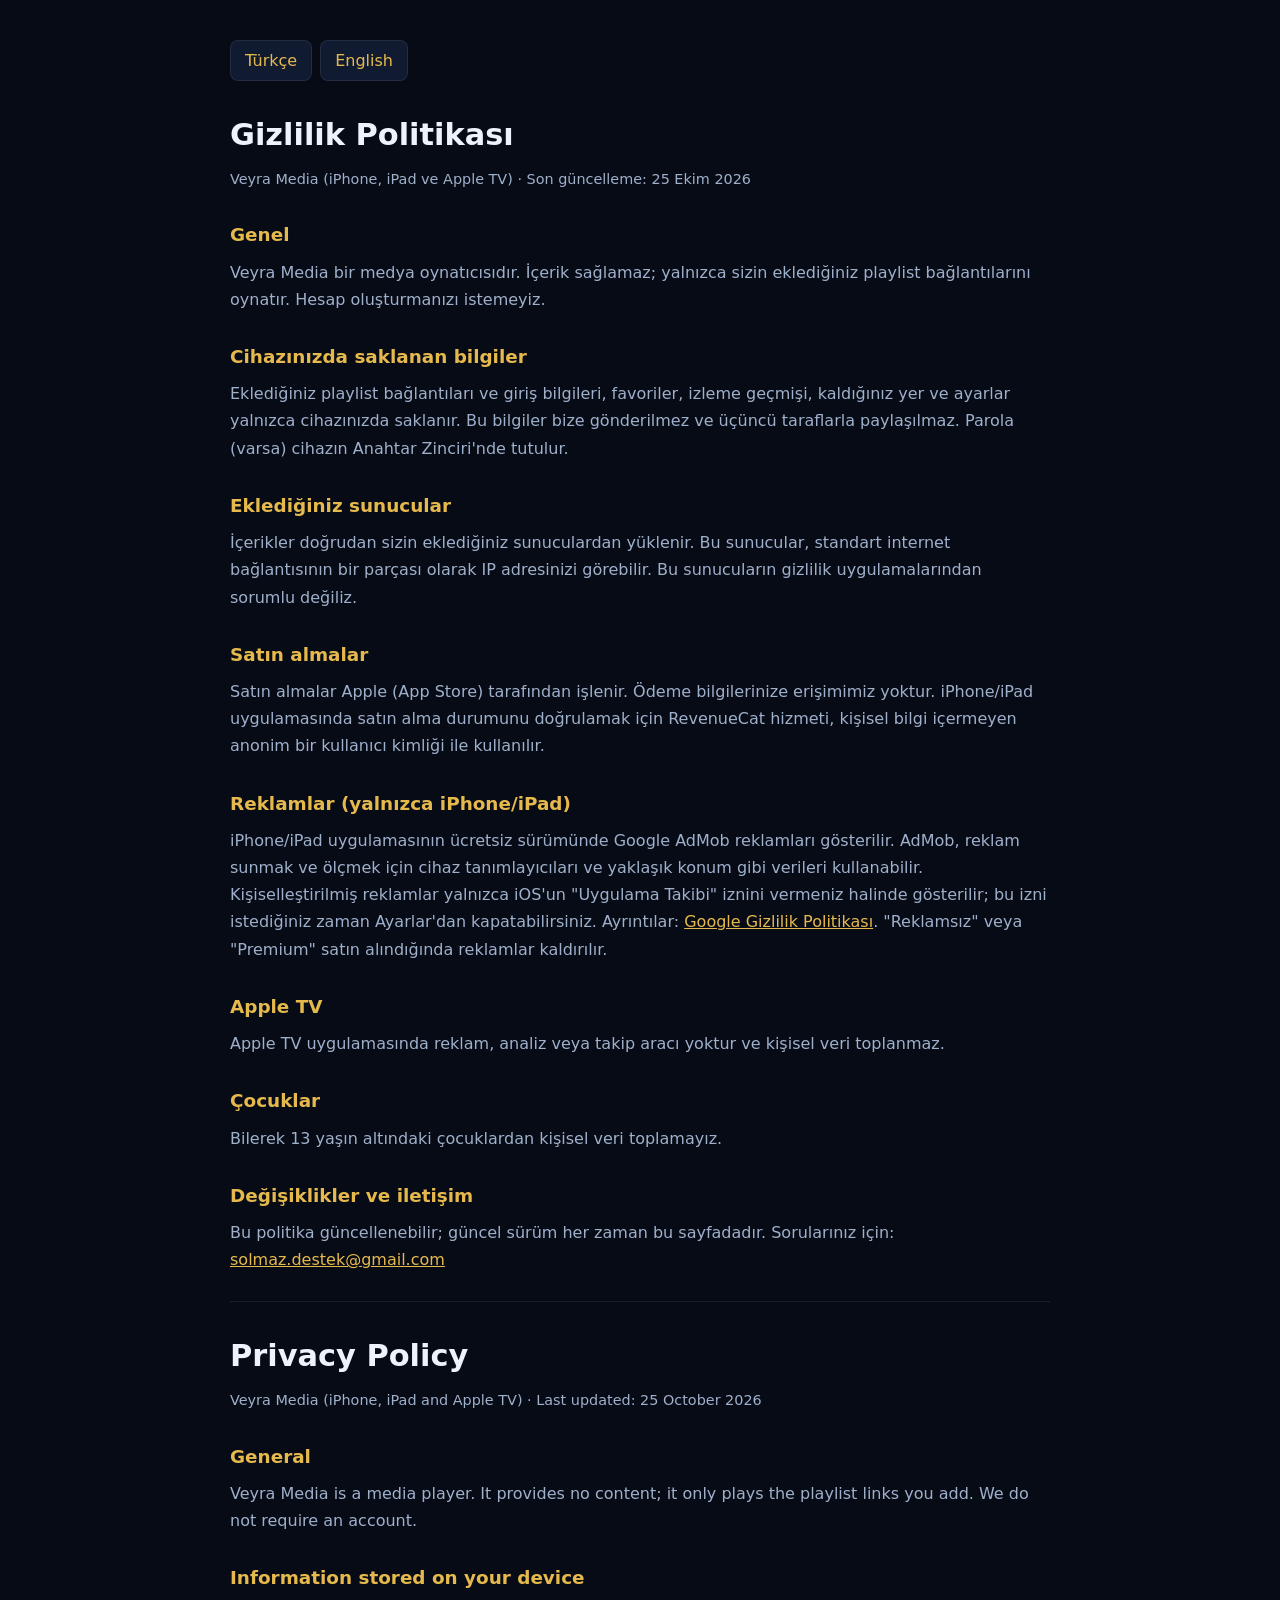
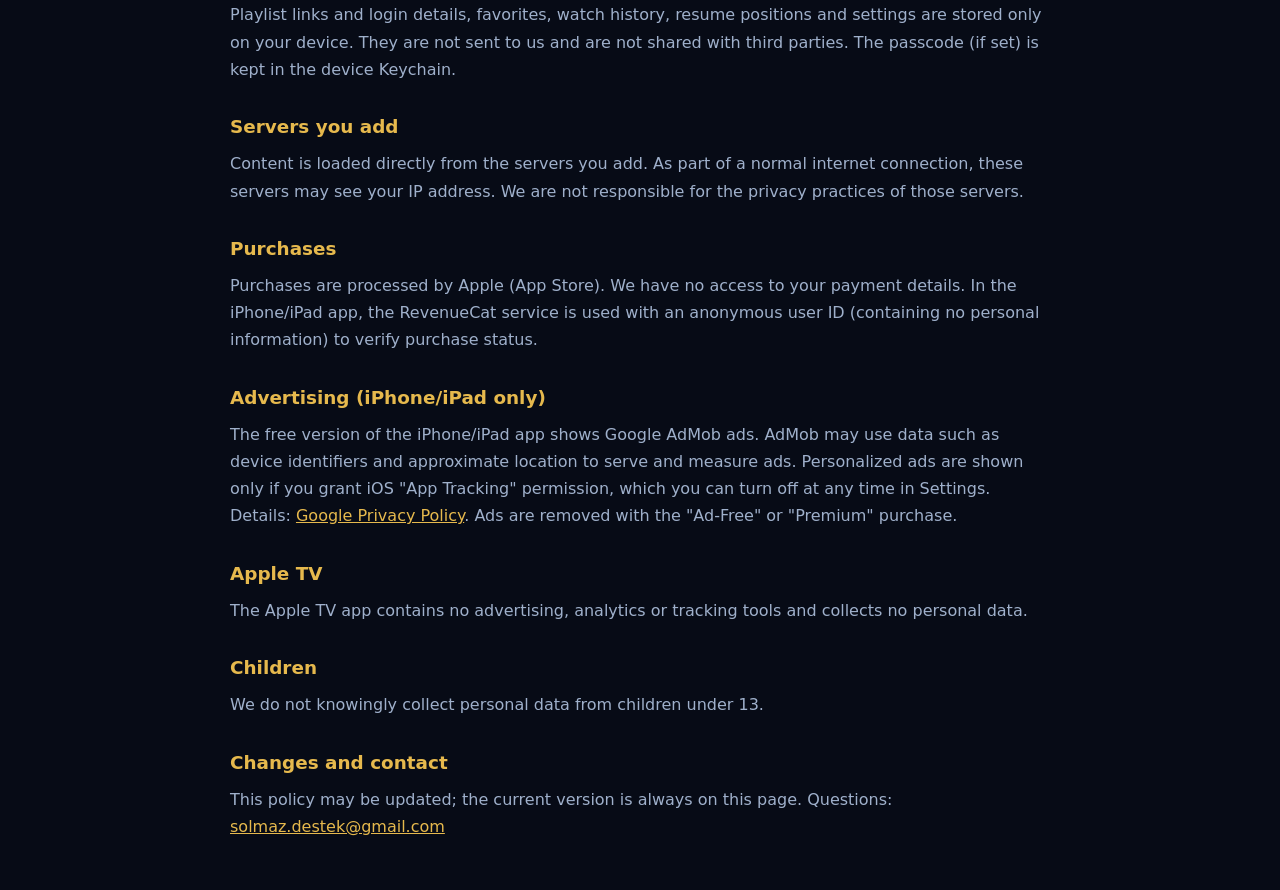
==== privacy.html @ b3a6c066 "Add files via upload" ====
<!DOCTYPE html>
<html lang="tr">
<head>
<meta charset="UTF-8">
<meta name="viewport" content="width=device-width, initial-scale=1.0">
<title>Veyra Media — Gizlilik Politikası / Privacy Policy</title>
<style>
  :root{--bg:#070b16;--panel:#101a30;--line:rgba(255,255,255,.08);--gold:#e6b94d;--text:#eef3fb;--muted:#9fb0cb}
  *{box-sizing:border-box;margin:0;padding:0}
  body{font-family:system-ui,-apple-system,"Segoe UI",sans-serif;background:var(--bg);color:var(--text);line-height:1.7;padding:40px 16px}
  .wrap{max-width:820px;margin:0 auto}
  a{color:var(--gold)}
  h1{font-size:1.9rem;margin-bottom:6px}
  h2{font-size:1.15rem;margin:28px 0 8px;color:var(--gold)}
  p,li{color:var(--muted);margin-bottom:10px}
  ul{padding-left:22px}
  .date{font-size:.9rem;color:var(--muted);margin-bottom:24px}
  .lang{display:flex;gap:8px;margin-bottom:28px}
  .lang a{padding:6px 14px;border:1px solid var(--line);border-radius:8px;text-decoration:none;background:var(--panel)}
  section{border-top:1px solid var(--line);padding-top:28px;margin-top:28px}
</style>
</head>
<body>
<div class="wrap">
  <div class="lang"><a href="#tr">Türkçe</a><a href="#en">English</a></div>

  <section id="tr" style="border:0;margin:0;padding:0">
    <h1>Gizlilik Politikası</h1>
    <p class="date">Veyra Media (iPhone, iPad ve Apple TV) · Son güncelleme: 25 Ekim 2026</p>

    <h2>Genel</h2>
    <p>Veyra Media bir medya oynatıcısıdır. İçerik sağlamaz; yalnızca sizin eklediğiniz playlist bağlantılarını oynatır. Hesap oluşturmanızı istemeyiz.</p>

    <h2>Cihazınızda saklanan bilgiler</h2>
    <p>Eklediğiniz playlist bağlantıları ve giriş bilgileri, favoriler, izleme geçmişi, kaldığınız yer ve ayarlar yalnızca cihazınızda saklanır. Bu bilgiler bize gönderilmez ve üçüncü taraflarla paylaşılmaz. Parola (varsa) cihazın Anahtar Zinciri'nde tutulur.</p>

    <h2>Eklediğiniz sunucular</h2>
    <p>İçerikler doğrudan sizin eklediğiniz sunuculardan yüklenir. Bu sunucular, standart internet bağlantısının bir parçası olarak IP adresinizi görebilir. Bu sunucuların gizlilik uygulamalarından sorumlu değiliz.</p>

    <h2>Satın almalar</h2>
    <p>Satın almalar Apple (App Store) tarafından işlenir. Ödeme bilgilerinize erişimimiz yoktur. iPhone/iPad uygulamasında satın alma durumunu doğrulamak için RevenueCat hizmeti, kişisel bilgi içermeyen anonim bir kullanıcı kimliği ile kullanılır.</p>

    <h2>Reklamlar (yalnızca iPhone/iPad)</h2>
    <p>iPhone/iPad uygulamasının ücretsiz sürümünde Google AdMob reklamları gösterilir. AdMob, reklam sunmak ve ölçmek için cihaz tanımlayıcıları ve yaklaşık konum gibi verileri kullanabilir. Kişiselleştirilmiş reklamlar yalnızca iOS'un "Uygulama Takibi" iznini vermeniz halinde gösterilir; bu izni istediğiniz zaman Ayarlar'dan kapatabilirsiniz. Ayrıntılar: <a href="https://policies.google.com/privacy">Google Gizlilik Politikası</a>. "Reklamsız" veya "Premium" satın alındığında reklamlar kaldırılır.</p>

    <h2>Apple TV</h2>
    <p>Apple TV uygulamasında reklam, analiz veya takip aracı yoktur ve kişisel veri toplanmaz.</p>

    <h2>Çocuklar</h2>
    <p>Bilerek 13 yaşın altındaki çocuklardan kişisel veri toplamayız.</p>

    <h2>Değişiklikler ve iletişim</h2>
    <p>Bu politika güncellenebilir; güncel sürüm her zaman bu sayfadadır. Sorularınız için: <a href="mailto:solmaz.destek@gmail.com">solmaz.destek@gmail.com</a></p>
  </section>

  <section id="en">
    <h1>Privacy Policy</h1>
    <p class="date">Veyra Media (iPhone, iPad and Apple TV) · Last updated: 25 October 2026</p>

    <h2>General</h2>
    <p>Veyra Media is a media player. It provides no content; it only plays the playlist links you add. We do not require an account.</p>

    <h2>Information stored on your device</h2>
    <p>Playlist links and login details, favorites, watch history, resume positions and settings are stored only on your device. They are not sent to us and are not shared with third parties. The passcode (if set) is kept in the device Keychain.</p>

    <h2>Servers you add</h2>
    <p>Content is loaded directly from the servers you add. As part of a normal internet connection, these servers may see your IP address. We are not responsible for the privacy practices of those servers.</p>

    <h2>Purchases</h2>
    <p>Purchases are processed by Apple (App Store). We have no access to your payment details. In the iPhone/iPad app, the RevenueCat service is used with an anonymous user ID (containing no personal information) to verify purchase status.</p>

    <h2>Advertising (iPhone/iPad only)</h2>
    <p>The free version of the iPhone/iPad app shows Google AdMob ads. AdMob may use data such as device identifiers and approximate location to serve and measure ads. Personalized ads are shown only if you grant iOS "App Tracking" permission, which you can turn off at any time in Settings. Details: <a href="https://policies.google.com/privacy">Google Privacy Policy</a>. Ads are removed with the "Ad-Free" or "Premium" purchase.</p>

    <h2>Apple TV</h2>
    <p>The Apple TV app contains no advertising, analytics or tracking tools and collects no personal data.</p>

    <h2>Children</h2>
    <p>We do not knowingly collect personal data from children under 13.</p>

    <h2>Changes and contact</h2>
    <p>This policy may be updated; the current version is always on this page. Questions: <a href="mailto:solmaz.destek@gmail.com">solmaz.destek@gmail.com</a></p>
  </section>
</div>
</body>
</html>
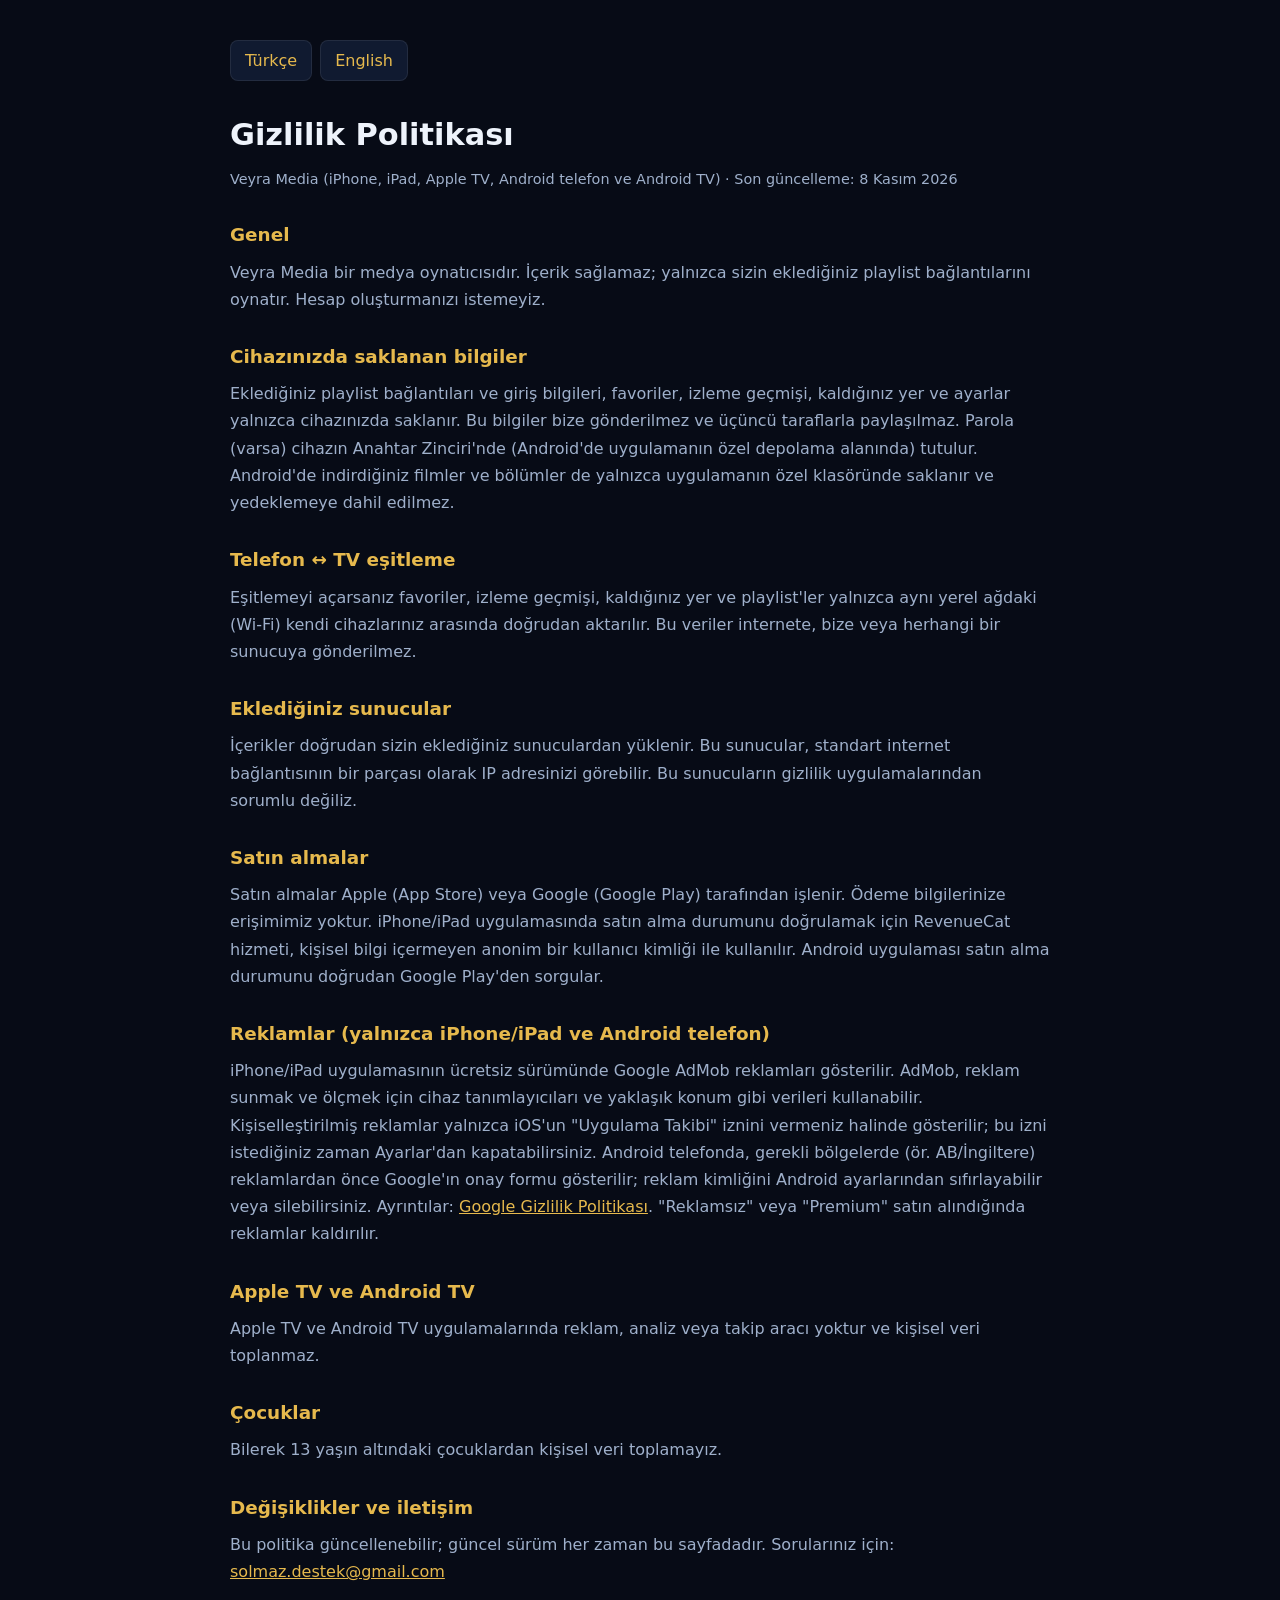
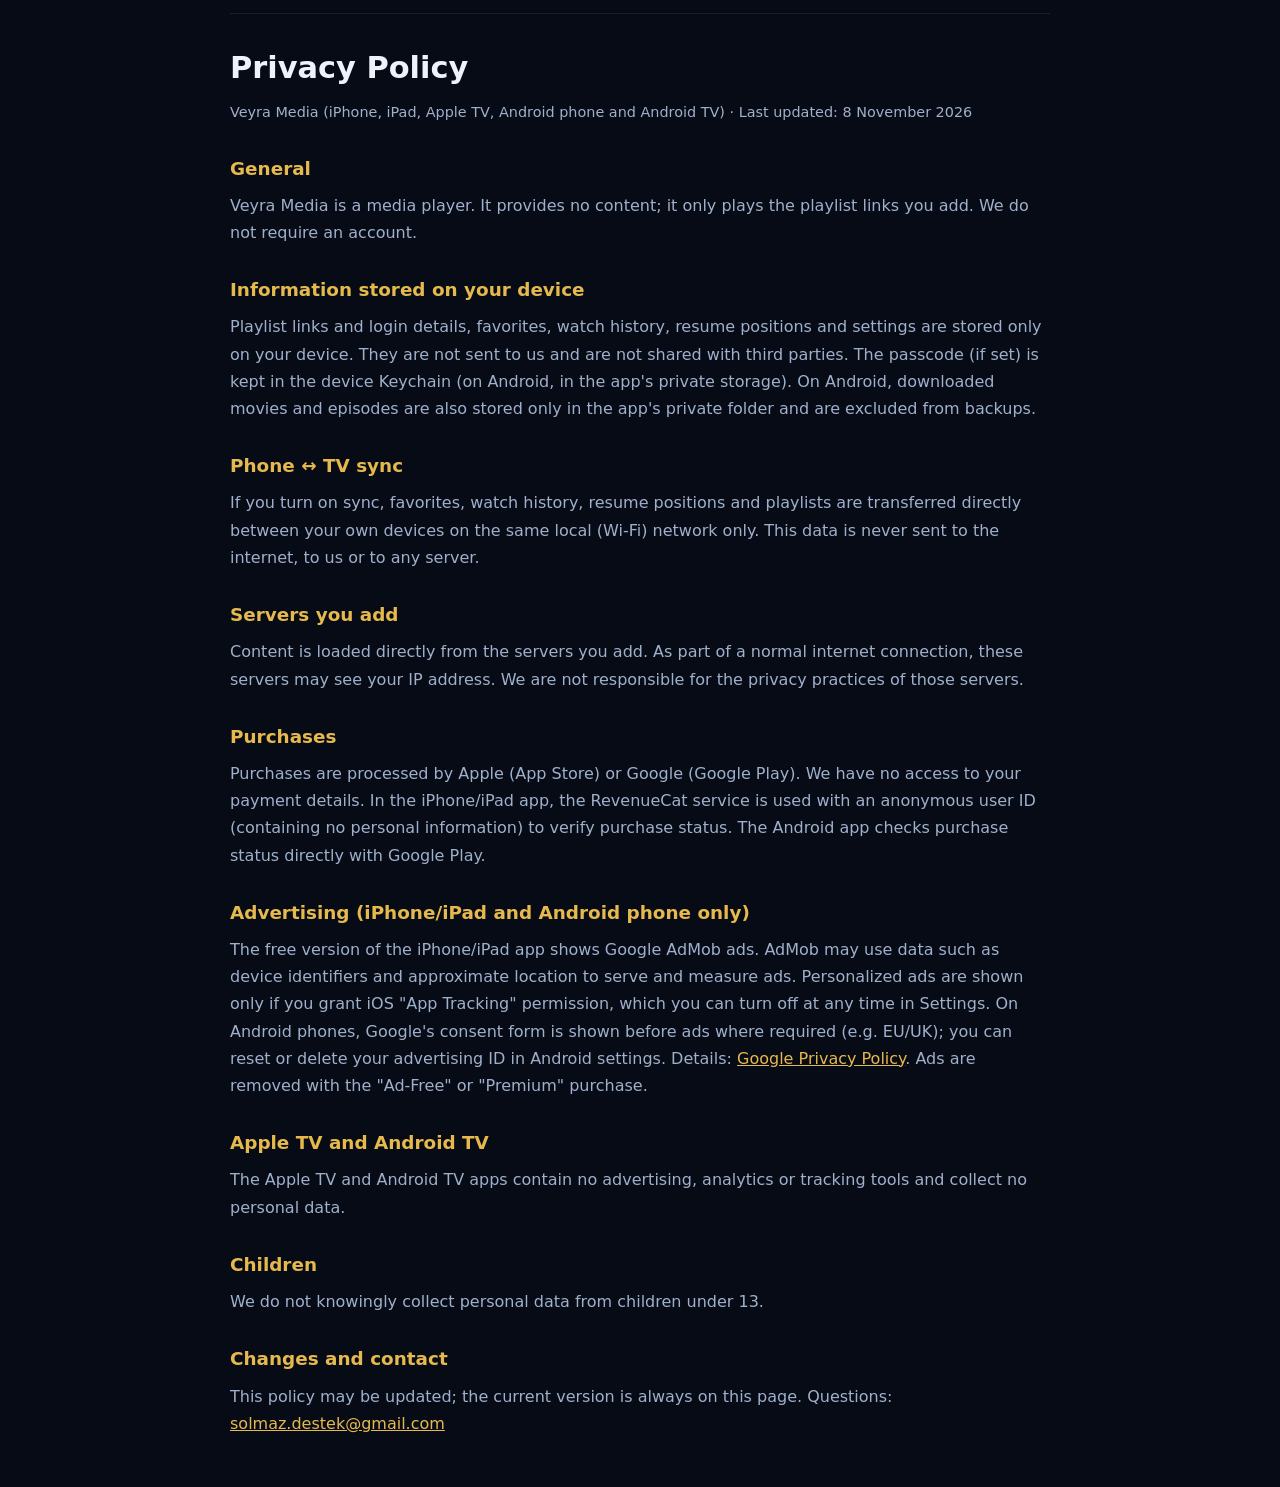
==== commit 9a4d6f88: "Gizlilik: Android telefon ve Android TV bölümleri (Google Play, AdMob onayı, yerel eşitleme, indirme" ====
--- a/privacy.html
+++ b/privacy.html
@@ -26,25 +26,28 @@
 
   <section id="tr" style="border:0;margin:0;padding:0">
     <h1>Gizlilik Politikası</h1>
-    <p class="date">Veyra Media (iPhone, iPad ve Apple TV) · Son güncelleme: 25 Ekim 2026</p>
+    <p class="date">Veyra Media (iPhone, iPad, Apple TV, Android telefon ve Android TV) · Son güncelleme: 8 Kasım 2026</p>
 
     <h2>Genel</h2>
     <p>Veyra Media bir medya oynatıcısıdır. İçerik sağlamaz; yalnızca sizin eklediğiniz playlist bağlantılarını oynatır. Hesap oluşturmanızı istemeyiz.</p>
 
     <h2>Cihazınızda saklanan bilgiler</h2>
-    <p>Eklediğiniz playlist bağlantıları ve giriş bilgileri, favoriler, izleme geçmişi, kaldığınız yer ve ayarlar yalnızca cihazınızda saklanır. Bu bilgiler bize gönderilmez ve üçüncü taraflarla paylaşılmaz. Parola (varsa) cihazın Anahtar Zinciri'nde tutulur.</p>
+    <p>Eklediğiniz playlist bağlantıları ve giriş bilgileri, favoriler, izleme geçmişi, kaldığınız yer ve ayarlar yalnızca cihazınızda saklanır. Bu bilgiler bize gönderilmez ve üçüncü taraflarla paylaşılmaz. Parola (varsa) cihazın Anahtar Zinciri'nde (Android'de uygulamanın özel depolama alanında) tutulur. Android'de indirdiğiniz filmler ve bölümler de yalnızca uygulamanın özel klasöründe saklanır ve yedeklemeye dahil edilmez.</p>
+
+    <h2>Telefon ↔ TV eşitleme</h2>
+    <p>Eşitlemeyi açarsanız favoriler, izleme geçmişi, kaldığınız yer ve playlist'ler yalnızca aynı yerel ağdaki (Wi-Fi) kendi cihazlarınız arasında doğrudan aktarılır. Bu veriler internete, bize veya herhangi bir sunucuya gönderilmez.</p>
 
     <h2>Eklediğiniz sunucular</h2>
     <p>İçerikler doğrudan sizin eklediğiniz sunuculardan yüklenir. Bu sunucular, standart internet bağlantısının bir parçası olarak IP adresinizi görebilir. Bu sunucuların gizlilik uygulamalarından sorumlu değiliz.</p>
 
     <h2>Satın almalar</h2>
-    <p>Satın almalar Apple (App Store) tarafından işlenir. Ödeme bilgilerinize erişimimiz yoktur. iPhone/iPad uygulamasında satın alma durumunu doğrulamak için RevenueCat hizmeti, kişisel bilgi içermeyen anonim bir kullanıcı kimliği ile kullanılır.</p>
+    <p>Satın almalar Apple (App Store) veya Google (Google Play) tarafından işlenir. Ödeme bilgilerinize erişimimiz yoktur. iPhone/iPad uygulamasında satın alma durumunu doğrulamak için RevenueCat hizmeti, kişisel bilgi içermeyen anonim bir kullanıcı kimliği ile kullanılır. Android uygulaması satın alma durumunu doğrudan Google Play'den sorgular.</p>
 
-    <h2>Reklamlar (yalnızca iPhone/iPad)</h2>
-    <p>iPhone/iPad uygulamasının ücretsiz sürümünde Google AdMob reklamları gösterilir. AdMob, reklam sunmak ve ölçmek için cihaz tanımlayıcıları ve yaklaşık konum gibi verileri kullanabilir. Kişiselleştirilmiş reklamlar yalnızca iOS'un "Uygulama Takibi" iznini vermeniz halinde gösterilir; bu izni istediğiniz zaman Ayarlar'dan kapatabilirsiniz. Ayrıntılar: <a href="https://policies.google.com/privacy">Google Gizlilik Politikası</a>. "Reklamsız" veya "Premium" satın alındığında reklamlar kaldırılır.</p>
+    <h2>Reklamlar (yalnızca iPhone/iPad ve Android telefon)</h2>
+    <p>iPhone/iPad uygulamasının ücretsiz sürümünde Google AdMob reklamları gösterilir. AdMob, reklam sunmak ve ölçmek için cihaz tanımlayıcıları ve yaklaşık konum gibi verileri kullanabilir. Kişiselleştirilmiş reklamlar yalnızca iOS'un "Uygulama Takibi" iznini vermeniz halinde gösterilir; bu izni istediğiniz zaman Ayarlar'dan kapatabilirsiniz. Android telefonda, gerekli bölgelerde (ör. AB/İngiltere) reklamlardan önce Google'ın onay formu gösterilir; reklam kimliğini Android ayarlarından sıfırlayabilir veya silebilirsiniz. Ayrıntılar: <a href="https://policies.google.com/privacy">Google Gizlilik Politikası</a>. "Reklamsız" veya "Premium" satın alındığında reklamlar kaldırılır.</p>
 
-    <h2>Apple TV</h2>
-    <p>Apple TV uygulamasında reklam, analiz veya takip aracı yoktur ve kişisel veri toplanmaz.</p>
+    <h2>Apple TV ve Android TV</h2>
+    <p>Apple TV ve Android TV uygulamalarında reklam, analiz veya takip aracı yoktur ve kişisel veri toplanmaz.</p>
 
     <h2>Çocuklar</h2>
     <p>Bilerek 13 yaşın altındaki çocuklardan kişisel veri toplamayız.</p>
@@ -55,25 +58,28 @@
 
   <section id="en">
     <h1>Privacy Policy</h1>
-    <p class="date">Veyra Media (iPhone, iPad and Apple TV) · Last updated: 25 October 2026</p>
+    <p class="date">Veyra Media (iPhone, iPad, Apple TV, Android phone and Android TV) · Last updated: 8 November 2026</p>
 
     <h2>General</h2>
     <p>Veyra Media is a media player. It provides no content; it only plays the playlist links you add. We do not require an account.</p>
 
     <h2>Information stored on your device</h2>
-    <p>Playlist links and login details, favorites, watch history, resume positions and settings are stored only on your device. They are not sent to us and are not shared with third parties. The passcode (if set) is kept in the device Keychain.</p>
+    <p>Playlist links and login details, favorites, watch history, resume positions and settings are stored only on your device. They are not sent to us and are not shared with third parties. The passcode (if set) is kept in the device Keychain (on Android, in the app's private storage). On Android, downloaded movies and episodes are also stored only in the app's private folder and are excluded from backups.</p>
+
+    <h2>Phone ↔ TV sync</h2>
+    <p>If you turn on sync, favorites, watch history, resume positions and playlists are transferred directly between your own devices on the same local (Wi-Fi) network only. This data is never sent to the internet, to us or to any server.</p>
 
     <h2>Servers you add</h2>
     <p>Content is loaded directly from the servers you add. As part of a normal internet connection, these servers may see your IP address. We are not responsible for the privacy practices of those servers.</p>
 
     <h2>Purchases</h2>
-    <p>Purchases are processed by Apple (App Store). We have no access to your payment details. In the iPhone/iPad app, the RevenueCat service is used with an anonymous user ID (containing no personal information) to verify purchase status.</p>
+    <p>Purchases are processed by Apple (App Store) or Google (Google Play). We have no access to your payment details. In the iPhone/iPad app, the RevenueCat service is used with an anonymous user ID (containing no personal information) to verify purchase status. The Android app checks purchase status directly with Google Play.</p>
 
-    <h2>Advertising (iPhone/iPad only)</h2>
-    <p>The free version of the iPhone/iPad app shows Google AdMob ads. AdMob may use data such as device identifiers and approximate location to serve and measure ads. Personalized ads are shown only if you grant iOS "App Tracking" permission, which you can turn off at any time in Settings. Details: <a href="https://policies.google.com/privacy">Google Privacy Policy</a>. Ads are removed with the "Ad-Free" or "Premium" purchase.</p>
+    <h2>Advertising (iPhone/iPad and Android phone only)</h2>
+    <p>The free version of the iPhone/iPad app shows Google AdMob ads. AdMob may use data such as device identifiers and approximate location to serve and measure ads. Personalized ads are shown only if you grant iOS "App Tracking" permission, which you can turn off at any time in Settings. On Android phones, Google's consent form is shown before ads where required (e.g. EU/UK); you can reset or delete your advertising ID in Android settings. Details: <a href="https://policies.google.com/privacy">Google Privacy Policy</a>. Ads are removed with the "Ad-Free" or "Premium" purchase.</p>
 
-    <h2>Apple TV</h2>
-    <p>The Apple TV app contains no advertising, analytics or tracking tools and collects no personal data.</p>
+    <h2>Apple TV and Android TV</h2>
+    <p>The Apple TV and Android TV apps contain no advertising, analytics or tracking tools and collect no personal data.</p>
 
     <h2>Children</h2>
     <p>We do not knowingly collect personal data from children under 13.</p>
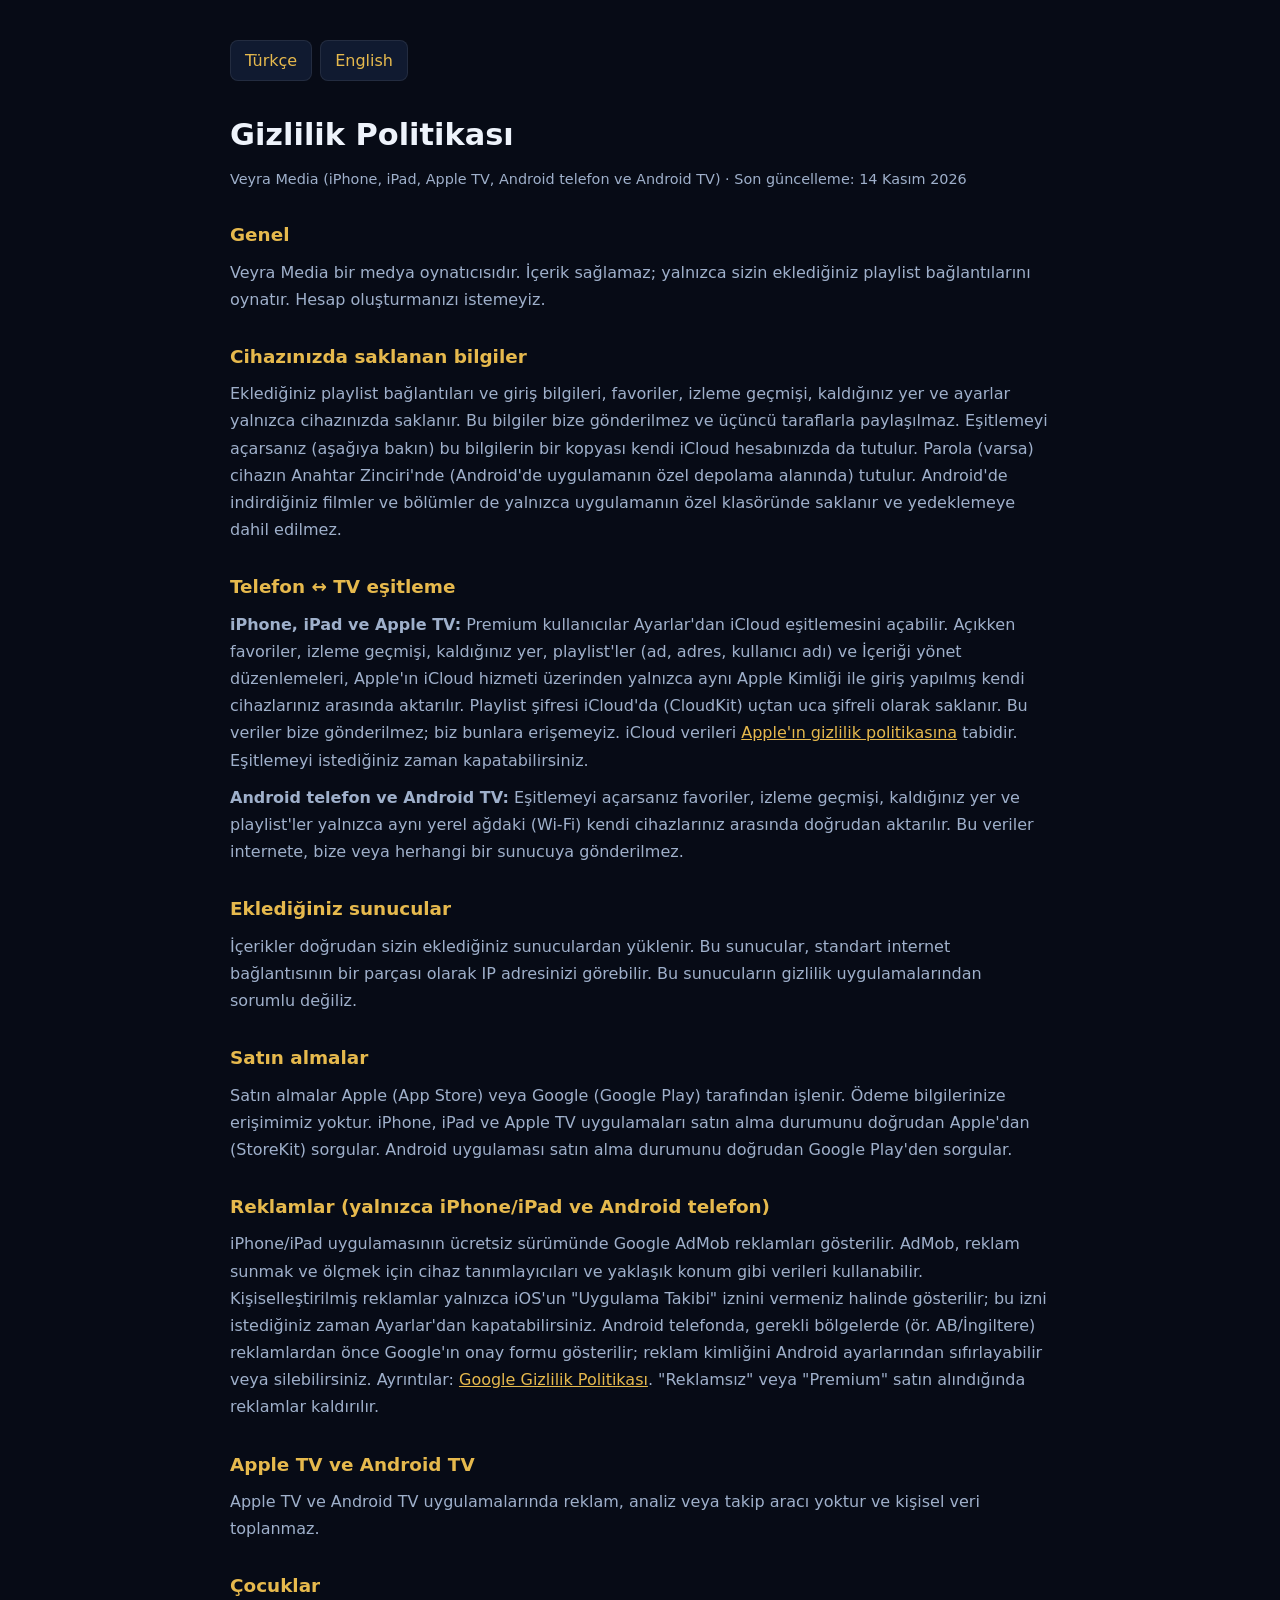
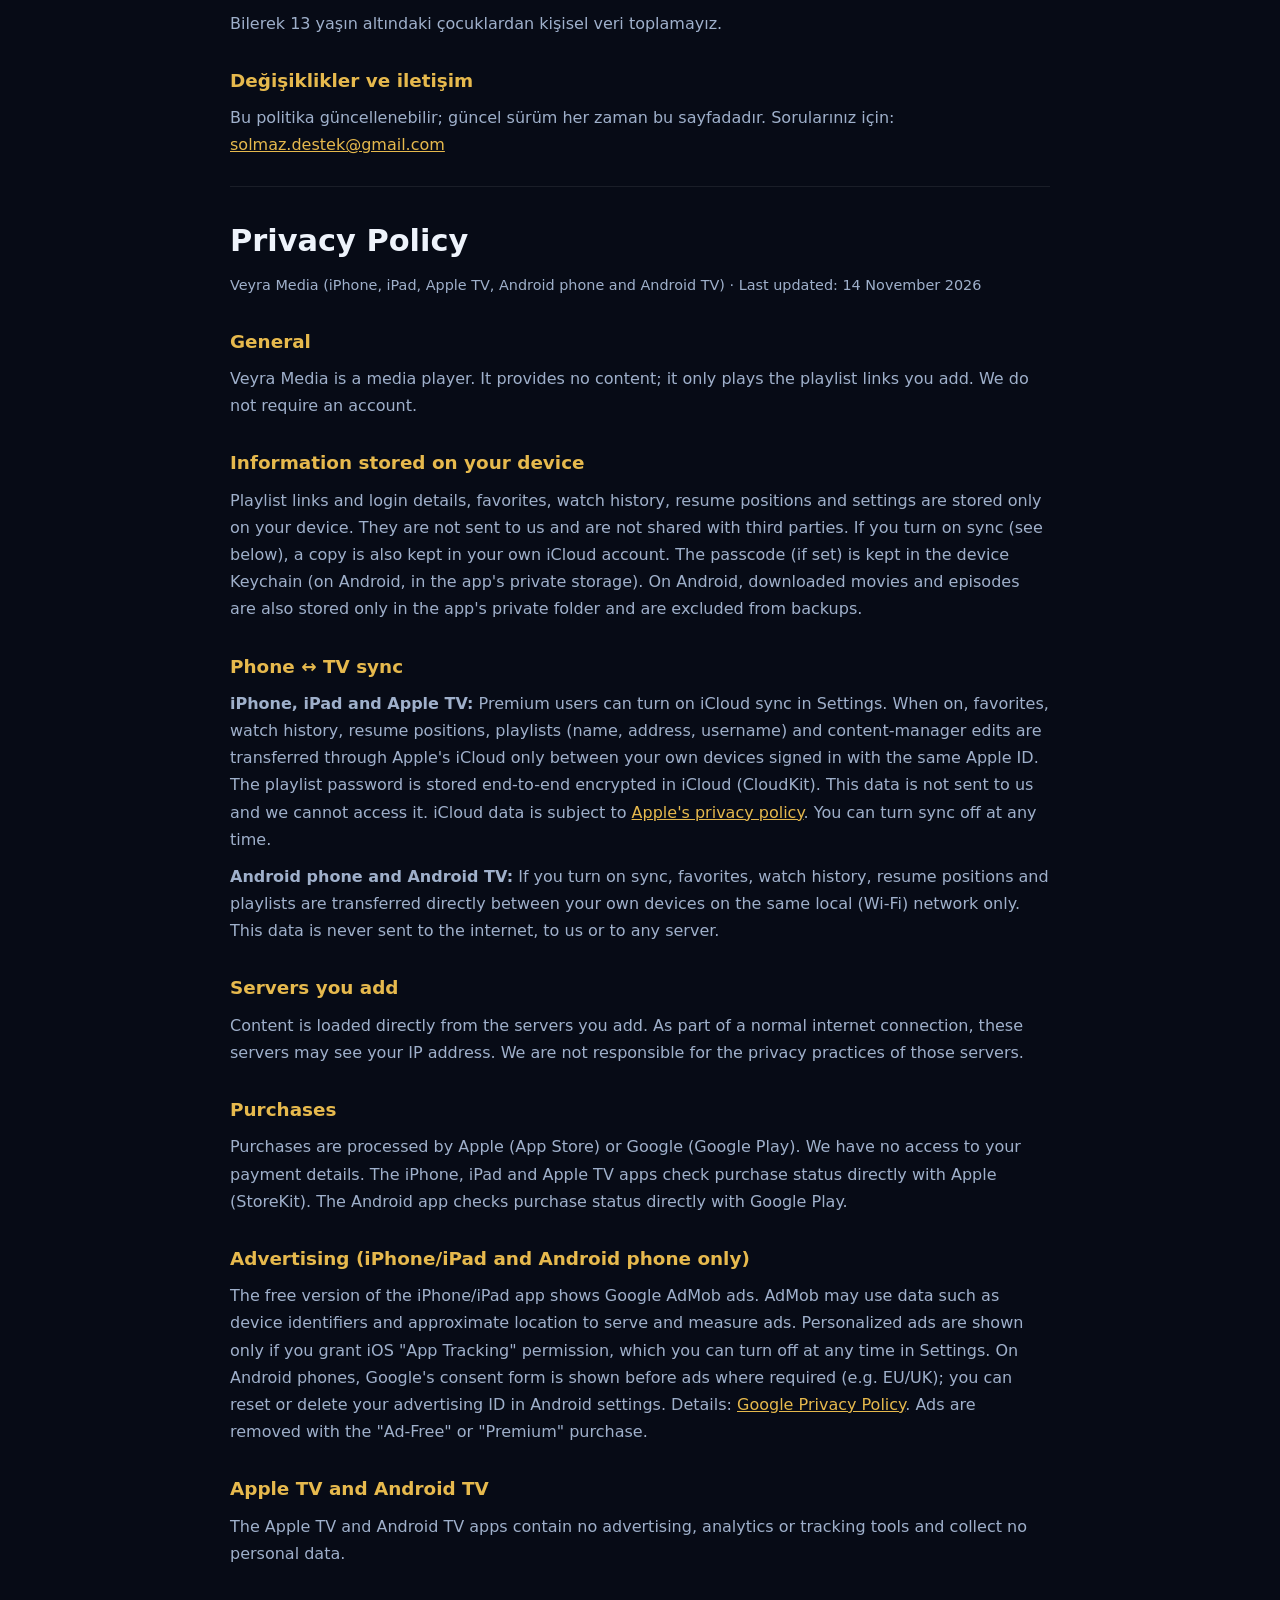
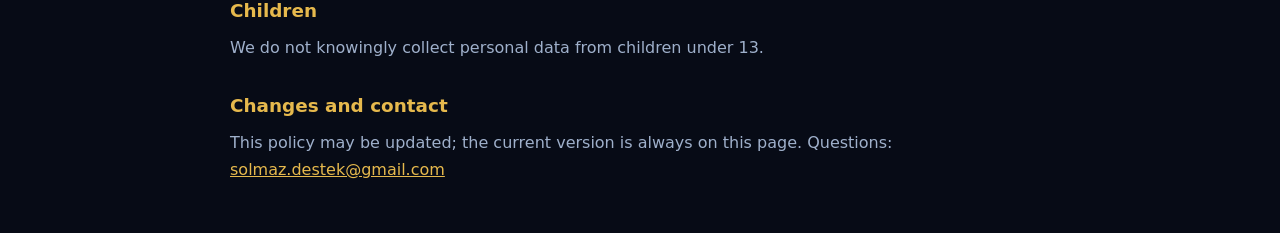
==== commit 531692ba: "Gizlilik: Apple iCloud eşitleme bölümü, StoreKit (RevenueCat kaldırıldı)" ====
--- a/privacy.html
+++ b/privacy.html
@@ -26,22 +26,23 @@
 
   <section id="tr" style="border:0;margin:0;padding:0">
     <h1>Gizlilik Politikası</h1>
-    <p class="date">Veyra Media (iPhone, iPad, Apple TV, Android telefon ve Android TV) · Son güncelleme: 8 Kasım 2026</p>
+    <p class="date">Veyra Media (iPhone, iPad, Apple TV, Android telefon ve Android TV) · Son güncelleme: 14 Kasım 2026</p>
 
     <h2>Genel</h2>
     <p>Veyra Media bir medya oynatıcısıdır. İçerik sağlamaz; yalnızca sizin eklediğiniz playlist bağlantılarını oynatır. Hesap oluşturmanızı istemeyiz.</p>
 
     <h2>Cihazınızda saklanan bilgiler</h2>
-    <p>Eklediğiniz playlist bağlantıları ve giriş bilgileri, favoriler, izleme geçmişi, kaldığınız yer ve ayarlar yalnızca cihazınızda saklanır. Bu bilgiler bize gönderilmez ve üçüncü taraflarla paylaşılmaz. Parola (varsa) cihazın Anahtar Zinciri'nde (Android'de uygulamanın özel depolama alanında) tutulur. Android'de indirdiğiniz filmler ve bölümler de yalnızca uygulamanın özel klasöründe saklanır ve yedeklemeye dahil edilmez.</p>
+    <p>Eklediğiniz playlist bağlantıları ve giriş bilgileri, favoriler, izleme geçmişi, kaldığınız yer ve ayarlar yalnızca cihazınızda saklanır. Bu bilgiler bize gönderilmez ve üçüncü taraflarla paylaşılmaz. Eşitlemeyi açarsanız (aşağıya bakın) bu bilgilerin bir kopyası kendi iCloud hesabınızda da tutulur. Parola (varsa) cihazın Anahtar Zinciri'nde (Android'de uygulamanın özel depolama alanında) tutulur. Android'de indirdiğiniz filmler ve bölümler de yalnızca uygulamanın özel klasöründe saklanır ve yedeklemeye dahil edilmez.</p>
 
     <h2>Telefon ↔ TV eşitleme</h2>
-    <p>Eşitlemeyi açarsanız favoriler, izleme geçmişi, kaldığınız yer ve playlist'ler yalnızca aynı yerel ağdaki (Wi-Fi) kendi cihazlarınız arasında doğrudan aktarılır. Bu veriler internete, bize veya herhangi bir sunucuya gönderilmez.</p>
+    <p><strong>iPhone, iPad ve Apple TV:</strong> Premium kullanıcılar Ayarlar'dan iCloud eşitlemesini açabilir. Açıkken favoriler, izleme geçmişi, kaldığınız yer, playlist'ler (ad, adres, kullanıcı adı) ve İçeriği yönet düzenlemeleri, Apple'ın iCloud hizmeti üzerinden yalnızca aynı Apple Kimliği ile giriş yapılmış kendi cihazlarınız arasında aktarılır. Playlist şifresi iCloud'da (CloudKit) uçtan uca şifreli olarak saklanır. Bu veriler bize gönderilmez; biz bunlara erişemeyiz. iCloud verileri <a href="https://www.apple.com/legal/privacy/">Apple'ın gizlilik politikasına</a> tabidir. Eşitlemeyi istediğiniz zaman kapatabilirsiniz.</p>
+    <p><strong>Android telefon ve Android TV:</strong> Eşitlemeyi açarsanız favoriler, izleme geçmişi, kaldığınız yer ve playlist'ler yalnızca aynı yerel ağdaki (Wi-Fi) kendi cihazlarınız arasında doğrudan aktarılır. Bu veriler internete, bize veya herhangi bir sunucuya gönderilmez.</p>
 
     <h2>Eklediğiniz sunucular</h2>
     <p>İçerikler doğrudan sizin eklediğiniz sunuculardan yüklenir. Bu sunucular, standart internet bağlantısının bir parçası olarak IP adresinizi görebilir. Bu sunucuların gizlilik uygulamalarından sorumlu değiliz.</p>
 
     <h2>Satın almalar</h2>
-    <p>Satın almalar Apple (App Store) veya Google (Google Play) tarafından işlenir. Ödeme bilgilerinize erişimimiz yoktur. iPhone/iPad uygulamasında satın alma durumunu doğrulamak için RevenueCat hizmeti, kişisel bilgi içermeyen anonim bir kullanıcı kimliği ile kullanılır. Android uygulaması satın alma durumunu doğrudan Google Play'den sorgular.</p>
+    <p>Satın almalar Apple (App Store) veya Google (Google Play) tarafından işlenir. Ödeme bilgilerinize erişimimiz yoktur. iPhone, iPad ve Apple TV uygulamaları satın alma durumunu doğrudan Apple'dan (StoreKit) sorgular. Android uygulaması satın alma durumunu doğrudan Google Play'den sorgular.</p>
 
     <h2>Reklamlar (yalnızca iPhone/iPad ve Android telefon)</h2>
     <p>iPhone/iPad uygulamasının ücretsiz sürümünde Google AdMob reklamları gösterilir. AdMob, reklam sunmak ve ölçmek için cihaz tanımlayıcıları ve yaklaşık konum gibi verileri kullanabilir. Kişiselleştirilmiş reklamlar yalnızca iOS'un "Uygulama Takibi" iznini vermeniz halinde gösterilir; bu izni istediğiniz zaman Ayarlar'dan kapatabilirsiniz. Android telefonda, gerekli bölgelerde (ör. AB/İngiltere) reklamlardan önce Google'ın onay formu gösterilir; reklam kimliğini Android ayarlarından sıfırlayabilir veya silebilirsiniz. Ayrıntılar: <a href="https://policies.google.com/privacy">Google Gizlilik Politikası</a>. "Reklamsız" veya "Premium" satın alındığında reklamlar kaldırılır.</p>
@@ -58,22 +59,23 @@
 
   <section id="en">
     <h1>Privacy Policy</h1>
-    <p class="date">Veyra Media (iPhone, iPad, Apple TV, Android phone and Android TV) · Last updated: 8 November 2026</p>
+    <p class="date">Veyra Media (iPhone, iPad, Apple TV, Android phone and Android TV) · Last updated: 14 November 2026</p>
 
     <h2>General</h2>
     <p>Veyra Media is a media player. It provides no content; it only plays the playlist links you add. We do not require an account.</p>
 
     <h2>Information stored on your device</h2>
-    <p>Playlist links and login details, favorites, watch history, resume positions and settings are stored only on your device. They are not sent to us and are not shared with third parties. The passcode (if set) is kept in the device Keychain (on Android, in the app's private storage). On Android, downloaded movies and episodes are also stored only in the app's private folder and are excluded from backups.</p>
+    <p>Playlist links and login details, favorites, watch history, resume positions and settings are stored only on your device. They are not sent to us and are not shared with third parties. If you turn on sync (see below), a copy is also kept in your own iCloud account. The passcode (if set) is kept in the device Keychain (on Android, in the app's private storage). On Android, downloaded movies and episodes are also stored only in the app's private folder and are excluded from backups.</p>
 
     <h2>Phone ↔ TV sync</h2>
-    <p>If you turn on sync, favorites, watch history, resume positions and playlists are transferred directly between your own devices on the same local (Wi-Fi) network only. This data is never sent to the internet, to us or to any server.</p>
+    <p><strong>iPhone, iPad and Apple TV:</strong> Premium users can turn on iCloud sync in Settings. When on, favorites, watch history, resume positions, playlists (name, address, username) and content-manager edits are transferred through Apple's iCloud only between your own devices signed in with the same Apple ID. The playlist password is stored end-to-end encrypted in iCloud (CloudKit). This data is not sent to us and we cannot access it. iCloud data is subject to <a href="https://www.apple.com/legal/privacy/">Apple's privacy policy</a>. You can turn sync off at any time.</p>
+    <p><strong>Android phone and Android TV:</strong> If you turn on sync, favorites, watch history, resume positions and playlists are transferred directly between your own devices on the same local (Wi-Fi) network only. This data is never sent to the internet, to us or to any server.</p>
 
     <h2>Servers you add</h2>
     <p>Content is loaded directly from the servers you add. As part of a normal internet connection, these servers may see your IP address. We are not responsible for the privacy practices of those servers.</p>
 
     <h2>Purchases</h2>
-    <p>Purchases are processed by Apple (App Store) or Google (Google Play). We have no access to your payment details. In the iPhone/iPad app, the RevenueCat service is used with an anonymous user ID (containing no personal information) to verify purchase status. The Android app checks purchase status directly with Google Play.</p>
+    <p>Purchases are processed by Apple (App Store) or Google (Google Play). We have no access to your payment details. The iPhone, iPad and Apple TV apps check purchase status directly with Apple (StoreKit). The Android app checks purchase status directly with Google Play.</p>
 
     <h2>Advertising (iPhone/iPad and Android phone only)</h2>
     <p>The free version of the iPhone/iPad app shows Google AdMob ads. AdMob may use data such as device identifiers and approximate location to serve and measure ads. Personalized ads are shown only if you grant iOS "App Tracking" permission, which you can turn off at any time in Settings. On Android phones, Google's consent form is shown before ads where required (e.g. EU/UK); you can reset or delete your advertising ID in Android settings. Details: <a href="https://policies.google.com/privacy">Google Privacy Policy</a>. Ads are removed with the "Ad-Free" or "Premium" purchase.</p>
